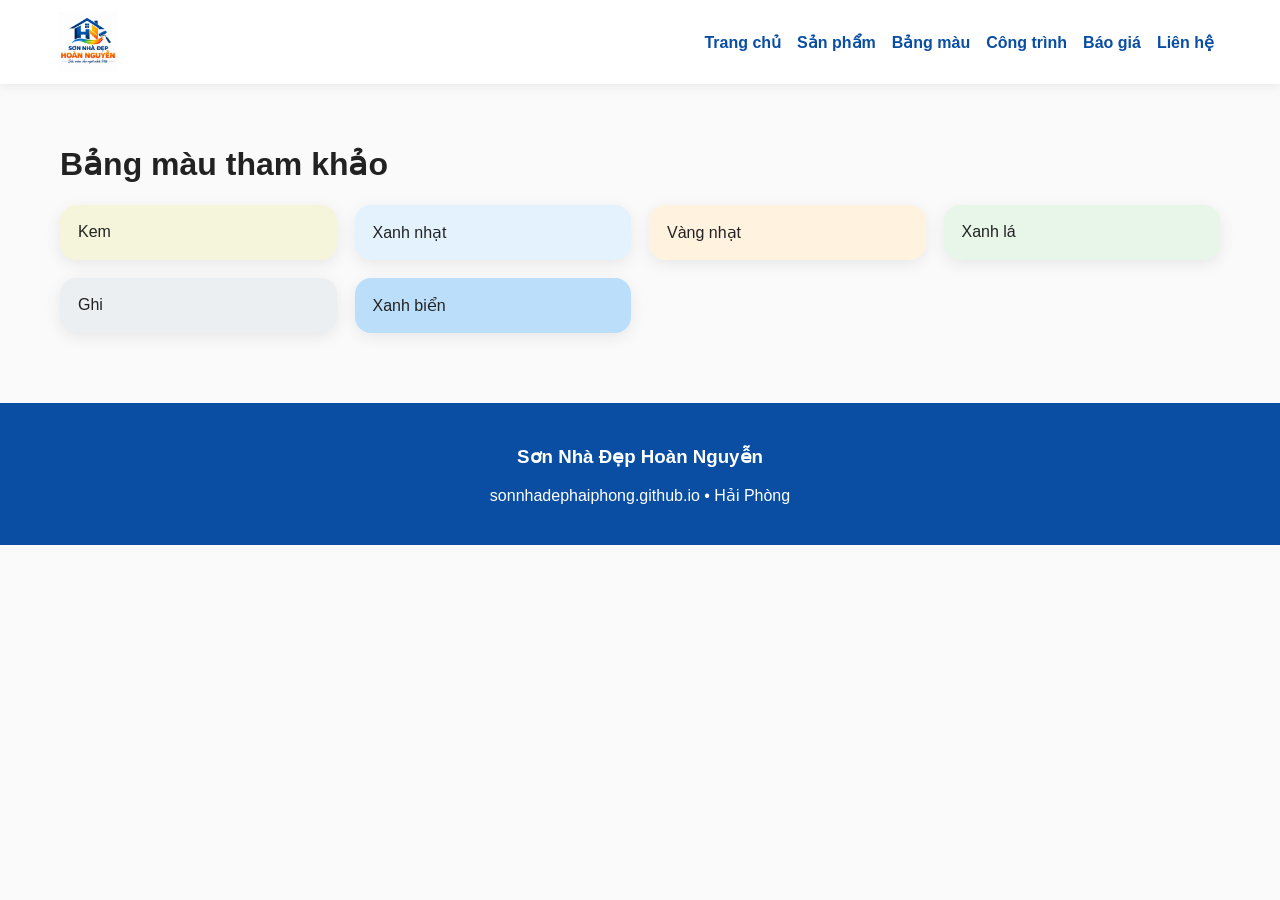
==== colors.html @ 531c20d1 "Add files via upload" ====
<!doctype html><html lang=vi><meta charset=utf-8><meta name=viewport content="width=device-width,initial-scale=1"><title>Bảng màu</title><link rel=stylesheet href=styles.css><header><nav><img src="assets/logo.png"><div><a href=index.html>Trang chủ</a><a href=products.html>Sản phẩm</a><a href=colors.html>Bảng màu</a><a href=projects.html>Công trình</a><a href=quote.html>Báo giá</a><a href=contact.html>Liên hệ</a></div></nav></header><div class=wrap><h1>Bảng màu tham khảo</h1><div class=grid><div class=card style="background:#F5F5DC">Kem</div><div class=card style="background:#E3F2FD">Xanh nhạt</div><div class=card style="background:#FFF3E0">Vàng nhạt</div><div class=card style="background:#E8F5E9">Xanh lá</div><div class=card style="background:#ECEFF1">Ghi</div><div class=card style="background:#BBDEFB">Xanh biển</div></div></div><footer><h3>Sơn Nhà Đẹp Hoàn Nguyễn</h3><p>sonnhadephaiphong.github.io • Hải Phòng</p></footer></html>
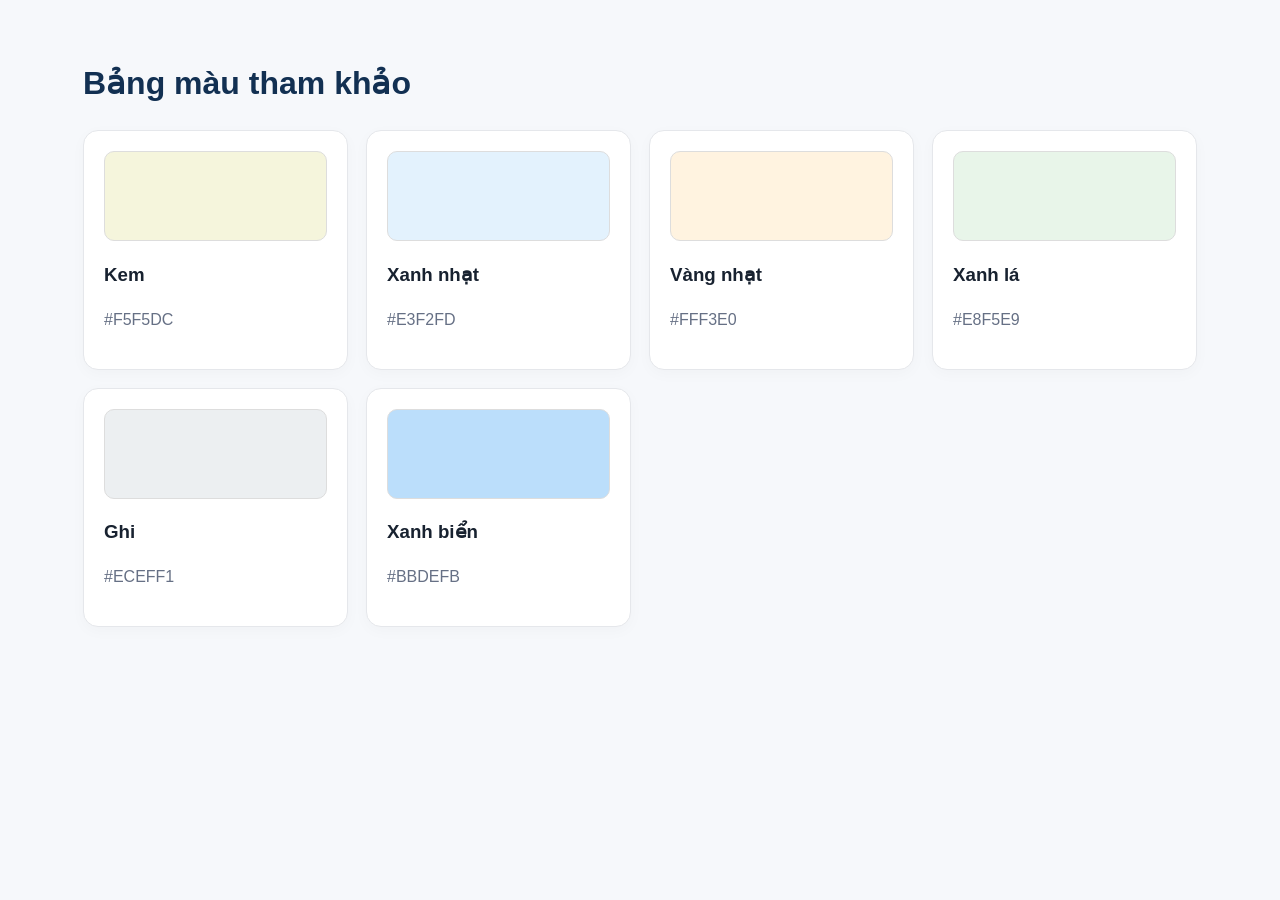
==== commit 2d0a662f: "Add files via upload" ====
--- a/colors.html
+++ b/colors.html
@@ -1 +1 @@
-<!doctype html><html lang=vi><meta charset=utf-8><meta name=viewport content="width=device-width,initial-scale=1"><title>Bảng màu</title><link rel=stylesheet href=styles.css><header><nav><img src="assets/logo.png"><div><a href=index.html>Trang chủ</a><a href=products.html>Sản phẩm</a><a href=colors.html>Bảng màu</a><a href=projects.html>Công trình</a><a href=quote.html>Báo giá</a><a href=contact.html>Liên hệ</a></div></nav></header><div class=wrap><h1>Bảng màu tham khảo</h1><div class=grid><div class=card style="background:#F5F5DC">Kem</div><div class=card style="background:#E3F2FD">Xanh nhạt</div><div class=card style="background:#FFF3E0">Vàng nhạt</div><div class=card style="background:#E8F5E9">Xanh lá</div><div class=card style="background:#ECEFF1">Ghi</div><div class=card style="background:#BBDEFB">Xanh biển</div></div></div><footer><h3>Sơn Nhà Đẹp Hoàn Nguyễn</h3><p>sonnhadephaiphong.github.io • Hải Phòng</p></footer></html>+<!doctype html><html lang="vi"><head><meta charset="utf-8"><meta name="viewport" content="width=device-width,initial-scale=1"><title>Bảng màu</title><link rel="stylesheet" href="styles.css"></head><body><div id="nav"></div><main class="wrap"><h1>Bảng màu tham khảo</h1><div id="list" class="grid"></div></main><div id="footer"></div><script src="app.js"></script><script>(async()=>{let d=await loadData();nav.innerHTML=nav(d);footer.innerHTML=footer(d);list.innerHTML=d.colors.map(c=>`<div class="card"><div class="color-box" style="background:${escapeHtml(c.hex)}"></div><h3>${escapeHtml(c.name)}</h3><p class="muted">${escapeHtml(c.hex)}</p></div>`).join("")})()</script></body></html>
--- a/styles.css
+++ b/styles.css
@@ -0,0 +1,4 @@
+
+:root{--navy:#123052;--orange:#e87817;--bg:#f6f8fb;--text:#182230;--muted:#667085;--white:#fff;--border:#e5e7eb}
+*{box-sizing:border-box}body{margin:0;font-family:Arial,Helvetica,sans-serif;color:var(--text);background:var(--bg);line-height:1.55}
+a{text-decoration:none;color:inherit}.site-header{background:#fff;position:sticky;top:0;z-index:20;box-shadow:0 2px 12px #00000010}.nav{max-width:1150px;margin:auto;display:flex;align-items:center;gap:25px;padding:10px 18px}.logo{width:150px;height:60px;object-fit:contain}.navlinks{display:flex;gap:8px;flex-wrap:wrap;margin-left:auto}.navlinks a{padding:9px 11px;border-radius:9px;font-weight:700}.navlinks a:hover{background:#eef4fb;color:var(--navy)}.wrap{max-width:1150px;margin:auto;padding:38px 18px}.hero{background:linear-gradient(135deg,#123052,#28537c);color:white;padding:70px 18px}.hero-inner{max-width:1150px;margin:auto;display:grid;grid-template-columns:1.5fr .8fr;gap:30px;align-items:center}.hero h1{font-size:clamp(32px,5vw,58px);margin:0 0 12px}.hero p{font-size:20px;color:#e9f1f8}.hero img{width:min(300px,80%);max-height:220px;object-fit:contain;margin:auto}.btn{display:inline-block;background:var(--orange);color:white;padding:12px 18px;border-radius:9px;font-weight:700;margin:7px 7px 0 0;border:0;cursor:pointer}.btn.alt{background:#fff;color:var(--navy)}h1,h2{color:var(--navy)}.grid{display:grid;grid-template-columns:repeat(auto-fit,minmax(220px,1fr));gap:18px}.card{background:#fff;border:1px solid var(--border);border-radius:15px;padding:20px;box-shadow:0 4px 15px #00000007}.card img{width:100%;height:180px;object-fit:cover;border-radius:11px;background:#eef2f6}.icon{font-size:32px}.muted{color:var(--muted)}footer{background:#102a44;color:white;padding:35px 18px;margin-top:50px}footer .wrap{padding:0 18px}.form{display:grid;gap:12px;max-width:800px}.form input,.form textarea,.form select{width:100%;padding:12px;border:1px solid #d7dce2;border-radius:9px;font:inherit;background:white}.form textarea{min-height:130px}.admin-top{background:#102a44;color:white;padding:22px}.admin-top .wrap{padding:0 18px}.admin-tabs{display:flex;gap:8px;flex-wrap:wrap;margin:20px 0}.tab{padding:10px 14px;border:1px solid var(--border);border-radius:9px;background:white;cursor:pointer;font-weight:700}.tab.active{background:var(--navy);color:white}.admin-section{display:none}.admin-section.active{display:block}.row{display:grid;grid-template-columns:1fr 1fr;gap:12px}.item{border:1px solid var(--border);background:white;padding:16px;border-radius:12px;margin:12px 0}.item-head{display:flex;justify-content:space-between;gap:10px;align-items:center}.danger{background:#b42318}.small{font-size:13px}.notice{padding:14px;border-radius:10px;background:#fff8e8;border:1px solid #f3d18b;margin:15px 0}.success{padding:14px;border-radius:10px;background:#ecfdf3;border:1px solid #a7e3bf;margin:15px 0}.color-box{height:90px;border-radius:10px;margin-bottom:10px;border:1px solid #ddd}.project-img{height:210px;object-fit:cover;width:100%;border-radius:10px;background:#eef2f6}@media(max-width:760px){.hero-inner{grid-template-columns:1fr}.nav{align-items:flex-start;flex-direction:column}.navlinks{margin-left:0}.row{grid-template-columns:1fr}}
